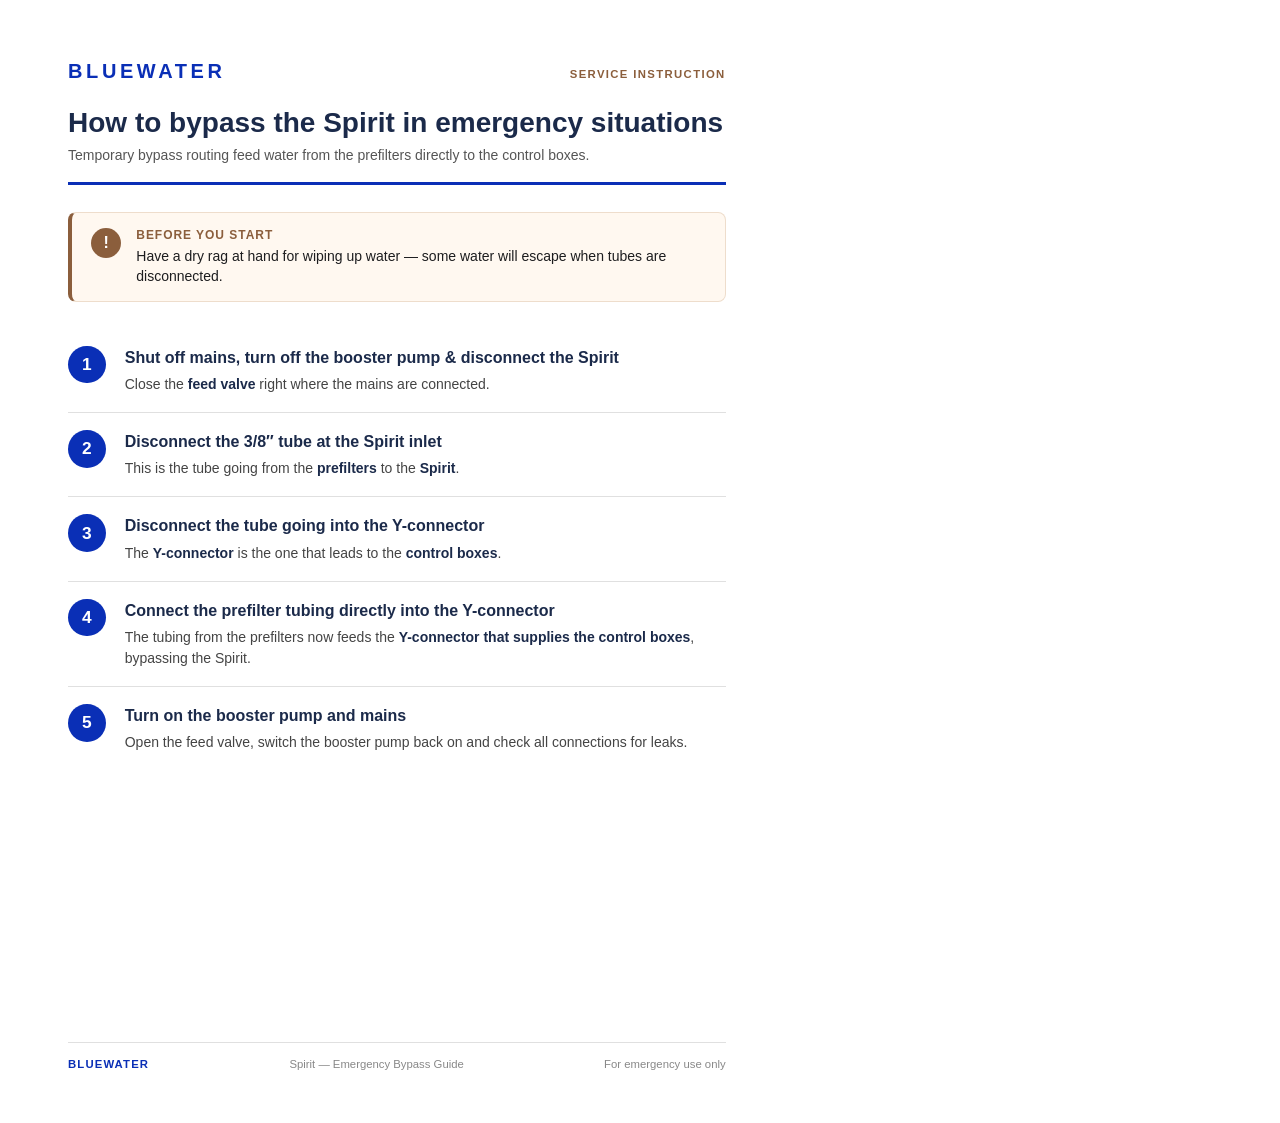
==== docs/Spirit-Bypass-Emergency-Guide.html @ cd7fbdd1 "Add Bluewater-styled Spirit emergency bypass guide (HTML + PDF) Co-Authored-By: Claude Fable 5 <nore" ====
<!DOCTYPE html>
<html lang="en">
<head>
<meta charset="UTF-8">
<title>Bluewater Spirit — Emergency Bypass Guide</title>
<style>
  @page { size: A4; margin: 0; }
  * { margin: 0; padding: 0; box-sizing: border-box; }

  :root {
    --bw-blue: #0A2FB6;
    --bw-navy: #1B2A4A;
    --bw-copper: #8B5E3C;
    --bw-text: #1d1d1f;
    --bw-border: #e0e0e0;
    --bw-bg: #f5f5f7;
  }

  body {
    font-family: -apple-system, BlinkMacSystemFont, 'Segoe UI', Roboto, Helvetica, Arial, sans-serif;
    color: var(--bw-text);
    background: #fff;
    width: 210mm;
    min-height: 297mm;
    -webkit-print-color-adjust: exact;
    print-color-adjust: exact;
  }

  .page {
    padding: 16mm 18mm 14mm;
    display: flex;
    flex-direction: column;
    min-height: 297mm;
  }

  /* Header */
  .header {
    border-bottom: 3px solid var(--bw-blue);
    padding-bottom: 5mm;
    margin-bottom: 7mm;
  }
  .brand {
    display: flex;
    justify-content: space-between;
    align-items: baseline;
  }
  .brand-name {
    font-size: 15pt;
    font-weight: 800;
    letter-spacing: 0.18em;
    color: var(--bw-blue);
    text-transform: uppercase;
  }
  .doc-type {
    font-size: 8.5pt;
    font-weight: 600;
    letter-spacing: 0.12em;
    text-transform: uppercase;
    color: var(--bw-copper);
  }
  h1 {
    margin-top: 6mm;
    font-size: 21pt;
    font-weight: 700;
    color: var(--bw-navy);
    line-height: 1.2;
  }
  .subtitle {
    margin-top: 2mm;
    font-size: 10.5pt;
    color: #555;
  }

  /* Warning / prep box */
  .prep {
    display: flex;
    gap: 4mm;
    align-items: flex-start;
    background: #fff8f0;
    border: 1px solid #eeddcc;
    border-left: 4px solid var(--bw-copper);
    border-radius: 8px;
    padding: 4mm 5mm;
    margin-bottom: 7mm;
  }
  .prep-icon {
    flex: 0 0 auto;
    width: 8mm;
    height: 8mm;
    border-radius: 50%;
    background: var(--bw-copper);
    color: #fff;
    font-weight: 800;
    font-size: 12pt;
    display: flex;
    align-items: center;
    justify-content: center;
  }
  .prep-title {
    font-size: 9pt;
    font-weight: 700;
    letter-spacing: 0.08em;
    text-transform: uppercase;
    color: var(--bw-copper);
    margin-bottom: 1mm;
  }
  .prep p { font-size: 10.5pt; line-height: 1.45; }

  /* Steps */
  .steps { list-style: none; }
  .step {
    display: flex;
    gap: 5mm;
    padding: 4.5mm 0;
    border-bottom: 1px solid var(--bw-border);
  }
  .step:last-child { border-bottom: none; }
  .step-num {
    flex: 0 0 auto;
    width: 10mm;
    height: 10mm;
    border-radius: 50%;
    background: var(--bw-blue);
    color: #fff;
    font-size: 13pt;
    font-weight: 700;
    display: flex;
    align-items: center;
    justify-content: center;
  }
  .step-body { padding-top: 0.5mm; }
  .step-title {
    font-size: 12pt;
    font-weight: 700;
    color: var(--bw-navy);
    line-height: 1.3;
  }
  .step-detail {
    margin-top: 1.5mm;
    font-size: 10.5pt;
    line-height: 1.5;
    color: #444;
  }
  .step-detail strong { color: var(--bw-navy); }

  /* Footer */
  .footer {
    margin-top: auto;
    padding-top: 4mm;
    border-top: 1px solid var(--bw-border);
    display: flex;
    justify-content: space-between;
    font-size: 8.5pt;
    color: #888;
  }
  .footer .f-brand { color: var(--bw-blue); font-weight: 700; letter-spacing: 0.1em; }
</style>
</head>
<body>
  <div class="page">
    <header class="header">
      <div class="brand">
        <div class="brand-name">Bluewater</div>
        <div class="doc-type">Service Instruction</div>
      </div>
      <h1>How to bypass the Spirit in emergency situations</h1>
      <p class="subtitle">Temporary bypass routing feed water from the prefilters directly to the control boxes.</p>
    </header>

    <div class="prep">
      <div class="prep-icon">!</div>
      <div>
        <div class="prep-title">Before you start</div>
        <p>Have a dry rag at hand for wiping up water — some water will escape when tubes are disconnected.</p>
      </div>
    </div>

    <ol class="steps">
      <li class="step">
        <div class="step-num">1</div>
        <div class="step-body">
          <div class="step-title">Shut off mains, turn off the booster pump &amp; disconnect the Spirit</div>
          <div class="step-detail">Close the <strong>feed valve</strong> right where the mains are connected.</div>
        </div>
      </li>
      <li class="step">
        <div class="step-num">2</div>
        <div class="step-body">
          <div class="step-title">Disconnect the 3/8&Prime; tube at the Spirit inlet</div>
          <div class="step-detail">This is the tube going from the <strong>prefilters</strong> to the <strong>Spirit</strong>.</div>
        </div>
      </li>
      <li class="step">
        <div class="step-num">3</div>
        <div class="step-body">
          <div class="step-title">Disconnect the tube going into the Y-connector</div>
          <div class="step-detail">The <strong>Y-connector</strong> is the one that leads to the <strong>control boxes</strong>.</div>
        </div>
      </li>
      <li class="step">
        <div class="step-num">4</div>
        <div class="step-body">
          <div class="step-title">Connect the prefilter tubing directly into the Y-connector</div>
          <div class="step-detail">The tubing from the prefilters now feeds the <strong>Y-connector that supplies the control boxes</strong>, bypassing the Spirit.</div>
        </div>
      </li>
      <li class="step">
        <div class="step-num">5</div>
        <div class="step-body">
          <div class="step-title">Turn on the booster pump and mains</div>
          <div class="step-detail">Open the feed valve, switch the booster pump back on and check all connections for leaks.</div>
        </div>
      </li>
    </ol>

    <footer class="footer">
      <span class="f-brand">BLUEWATER</span>
      <span>Spirit — Emergency Bypass Guide</span>
      <span>For emergency use only</span>
    </footer>
  </div>
</body>
</html>
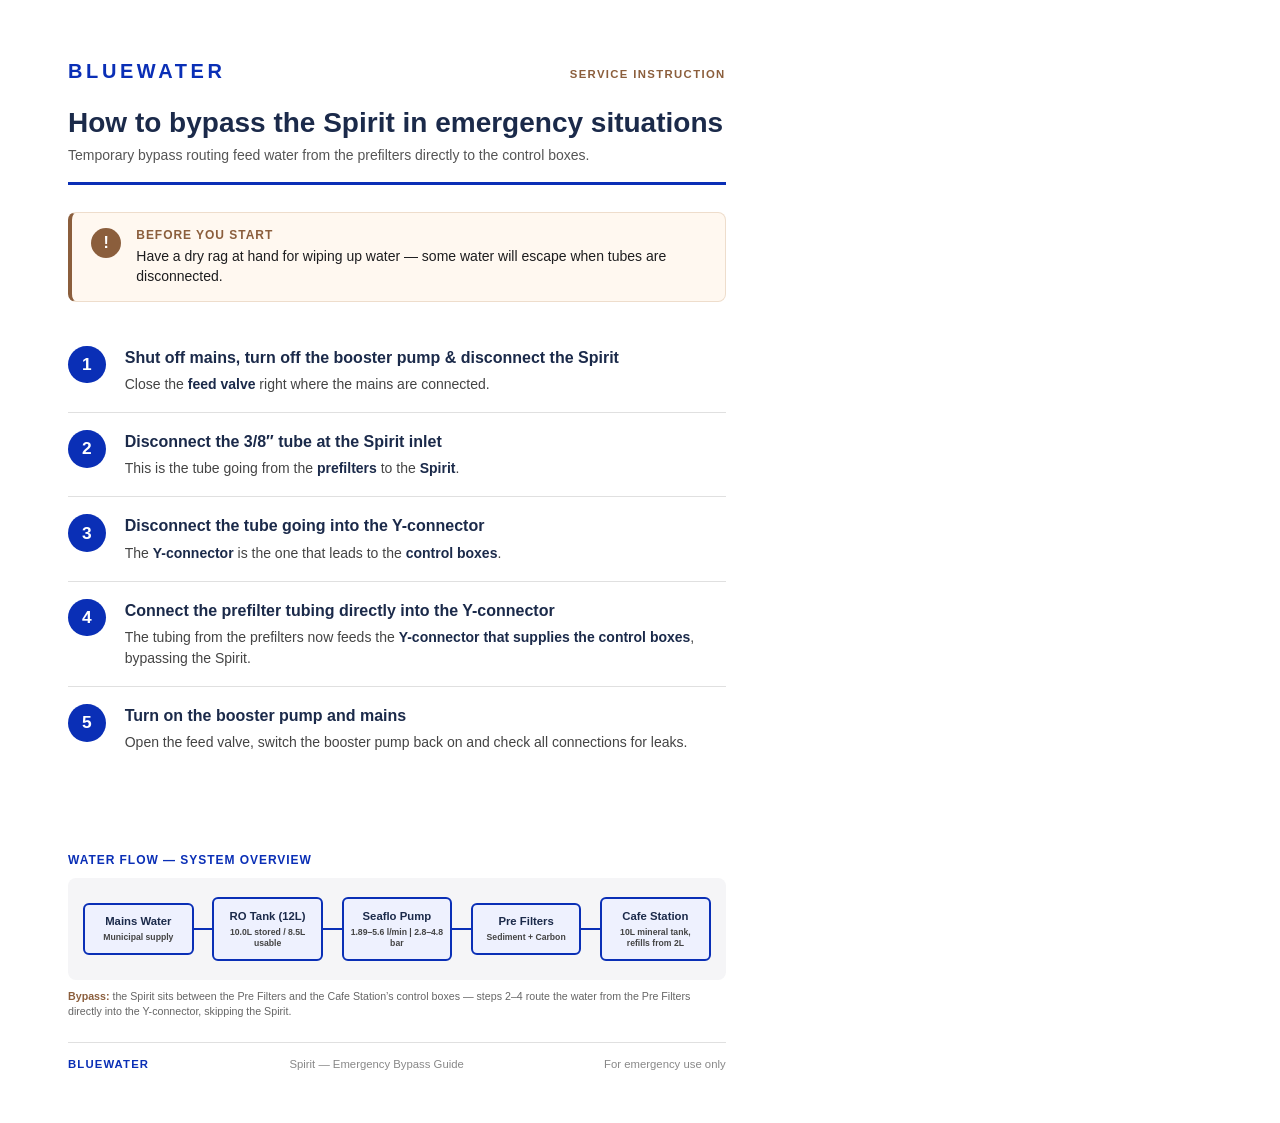
==== commit 8df70c73: "Add water flow diagram to Spirit bypass guide Co-Authored-By: Claude Fable 5 <noreply@anthropic.com>" ====
--- a/docs/Spirit-Bypass-Emergency-Guide.html
+++ b/docs/Spirit-Bypass-Emergency-Guide.html
@@ -143,9 +143,63 @@
   }
   .step-detail strong { color: var(--bw-navy); }
 
+  /* Flow diagram */
+  .diagram {
+    margin-top: auto;
+    padding-top: 6mm;
+  }
+  .diagram-title {
+    font-size: 9pt;
+    font-weight: 700;
+    letter-spacing: 0.08em;
+    text-transform: uppercase;
+    color: var(--bw-blue);
+    margin-bottom: 3mm;
+  }
+  .flow {
+    display: flex;
+    align-items: center;
+    background: var(--bw-bg);
+    border-radius: 8px;
+    padding: 5mm 4mm;
+  }
+  .flow-box {
+    flex: 1 1 0;
+    background: #eef1fe;
+    border: 2px solid var(--bw-blue);
+    border-radius: 6px;
+    padding: 2.5mm 1.5mm;
+    text-align: center;
+  }
+  .flow-box .fb-title {
+    font-size: 8.5pt;
+    font-weight: 700;
+    color: var(--bw-navy);
+    line-height: 1.25;
+  }
+  .flow-box .fb-sub {
+    font-size: 6.5pt;
+    font-weight: 600;
+    color: #444;
+    margin-top: 1mm;
+    line-height: 1.3;
+  }
+  .flow-link {
+    flex: 0 0 5mm;
+    height: 2px;
+    background: var(--bw-blue);
+  }
+  .diagram-note {
+    margin-top: 2.5mm;
+    font-size: 8pt;
+    color: #666;
+    line-height: 1.4;
+  }
+  .diagram-note strong { color: var(--bw-copper); }
+
   /* Footer */
   .footer {
-    margin-top: auto;
+    margin-top: 6mm;
     padding-top: 4mm;
     border-top: 1px solid var(--bw-border);
     display: flex;
@@ -213,6 +267,37 @@
       </li>
     </ol>
 
+    <section class="diagram">
+      <div class="diagram-title">Water flow — system overview</div>
+      <div class="flow">
+        <div class="flow-box">
+          <div class="fb-title">Mains Water</div>
+          <div class="fb-sub">Municipal supply</div>
+        </div>
+        <div class="flow-link"></div>
+        <div class="flow-box">
+          <div class="fb-title">RO Tank (12L)</div>
+          <div class="fb-sub">10.0L stored / 8.5L usable</div>
+        </div>
+        <div class="flow-link"></div>
+        <div class="flow-box">
+          <div class="fb-title">Seaflo Pump</div>
+          <div class="fb-sub">1.89&ndash;5.6 l/min | 2.8&ndash;4.8 bar</div>
+        </div>
+        <div class="flow-link"></div>
+        <div class="flow-box">
+          <div class="fb-title">Pre Filters</div>
+          <div class="fb-sub">Sediment + Carbon</div>
+        </div>
+        <div class="flow-link"></div>
+        <div class="flow-box">
+          <div class="fb-title">Cafe Station</div>
+          <div class="fb-sub">10L mineral tank, refills from 2L</div>
+        </div>
+      </div>
+      <p class="diagram-note"><strong>Bypass:</strong> the Spirit sits between the Pre Filters and the Cafe Station&rsquo;s control boxes &mdash; steps 2&ndash;4 route the water from the Pre Filters directly into the Y-connector, skipping the Spirit.</p>
+    </section>
+
     <footer class="footer">
       <span class="f-brand">BLUEWATER</span>
       <span>Spirit — Emergency Bypass Guide</span>
